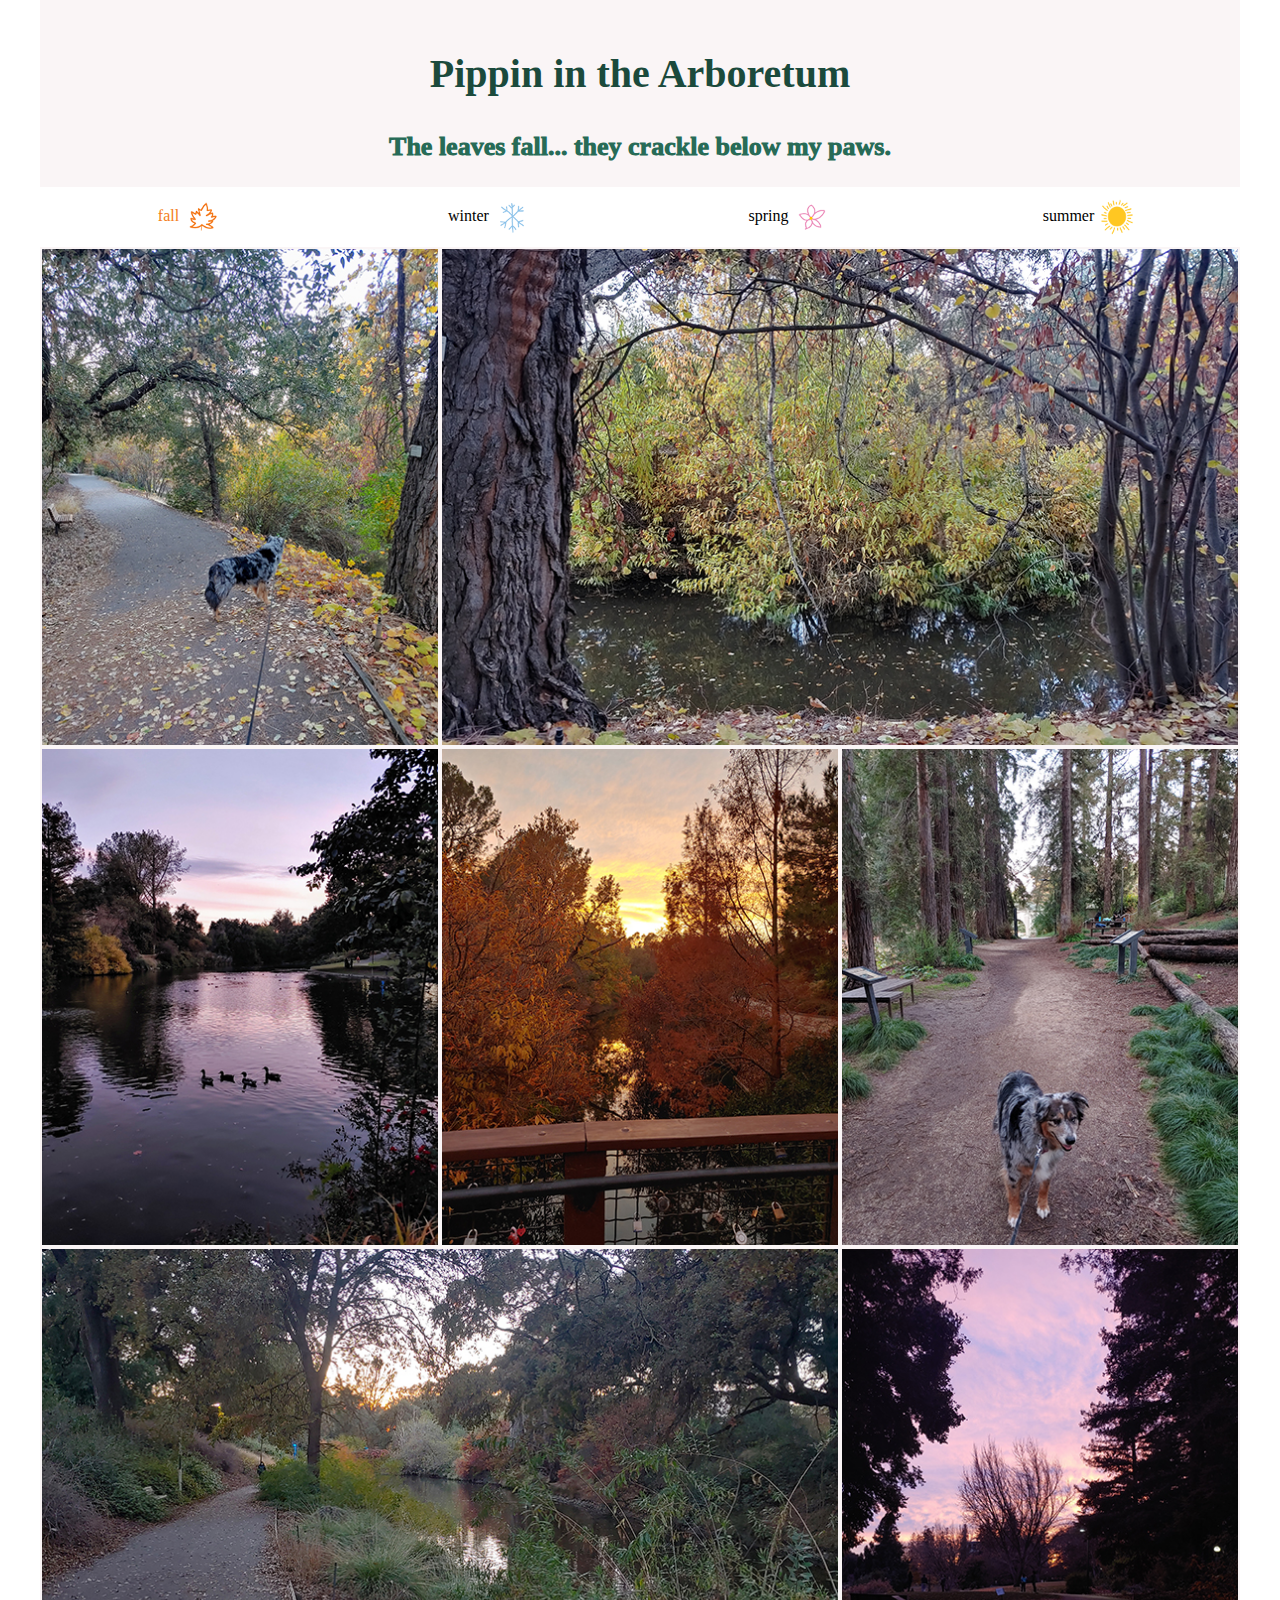
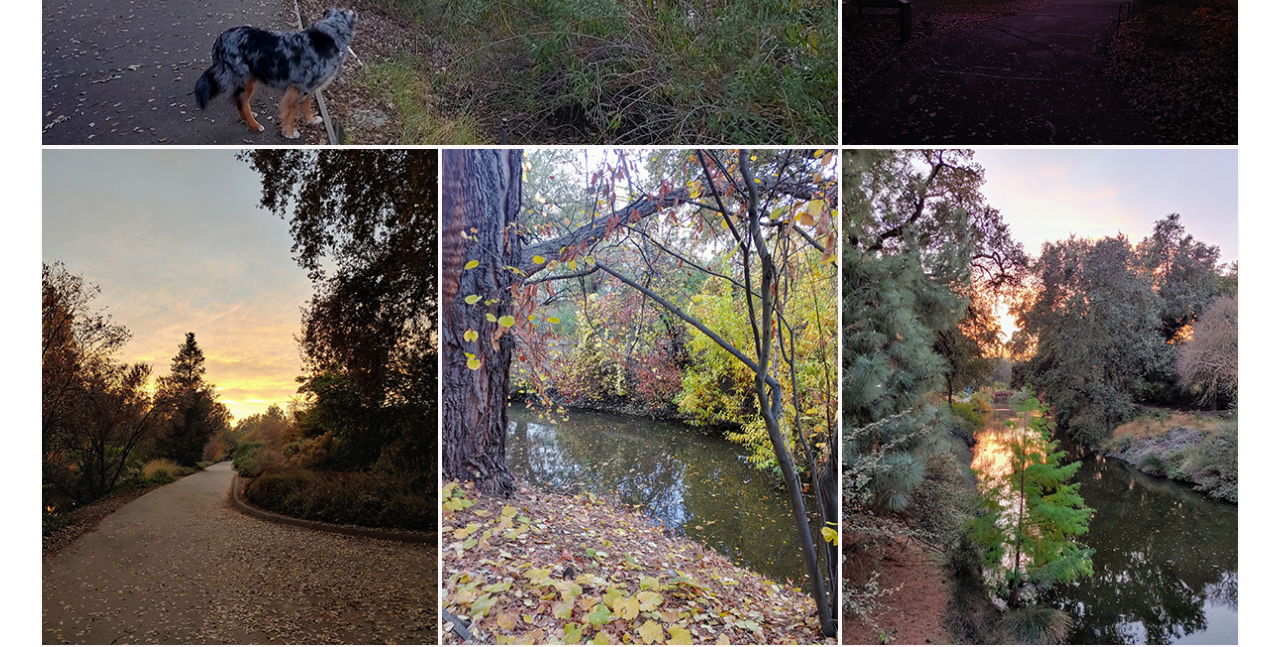
==== arboretum/fall/index.html @ 58513daa "arboretum" ====
<html>

<head>
	<link rel='icon' type='image/x-icon' href='../images/favicon.ico'>
	<link rel="stylesheet" href="../styles.css" type="text/css">
	<title>Pippin in the Arboretum - Fall</title>
</head>

<body>
	<div class="container">
		<a href="../index.html">
			<h1>Pippin in the Arboretum</h1>
			<h2>The leaves fall... they crackle below my paws.</h2>
		</a>

		<nav class="seasons">
			<div class="season fall active">
				<a href="../fall/index.html">
					fall<img src="../images/leaf.png">
				</a>
			</div>
			<div class="season">
				<a href="../winter/index.html">
					winter<img src="../images/snowflake.png">
				</a>
			</div>
			<div class="season">
				<a href="../spring/index.html">
					spring<img src="../images/flower.png">
				</a>
			</div>
			<div class="season">
				<a href="../summer/index.html">
					summer<img src="../images/sun.png">
				</a>
			</div>
		</nav>

		<section class="photo-grid" id="photo-grid-fall">
			<div id="p1">
					<img src="images/p1.jpg">
			</div>
			<div id="p2">
					<img src="images/p2.jpg">
			</div>
			<div id="p3">
					<img src="images/p3.jpg">
			</div>
			<div id="p4">
					<img src="images/p4.jpg">
			</div>
			<div id="p5">
					<img src="images/p5.jpg">
			</div>
			<div id="p6">
					<img src="images/p6.jpg">
			</div>
			<div id="p7">
					<img src="images/p7.jpg">
			</div>
			<div id="p8">
					<img src="images/p8.jpg">
			</div>
			<div id="p9">
					<img src="images/p9.jpg">
			</div>
			<div id="p10">
					<img src="images/p10.jpg">
			</div>
		</section>
	</div>
</body>

</html>
---- arboretum/styles.css ----
@font-face {
  font-family: oct_twi;
  src: url('oct_twi.ttf');
}

@font-face {
  font-family: cav_dreams;
  src: url('cav_dreams.ttf');
}

body {
  margin: 0;
  /* display: flex; */
  /* align-items: center;
  justify-content: center; */
  font-family: Verdana, sans-serif;
  font-size: 16px;
  background-color: white;
}

article {
  font-weight: lighter;
}

.container {
  max-width: 1200;
  min-height: 100%;
  margin-left: auto;
  margin-right: auto;
  text-align: center;
  margin-top: 0;
  margin-bottom: 0;
  padding: 0;
  color: black;
  background-color:  #faf5f6;
}

.seasons {
   display: flex;
   flex: 100%;
   margin: auto;
   align-items: center;
   justify-content: center;
   background-color:  white;
   padding-bottom: 10px;
   padding-top: 10px;
   margin-right: 0px;
   margin-left: 0px;
}

.season {
  flex: 25%;
  max-height: 80px;
  display: inline-block;
  border-radius: 5px;
  margin-right: 10px;
  margin-left: 10px;
}

article {
  display: inline;
}

h1 {
  margin-bottom: 15px;
  padding-top: 50px;
  font-size: 40px;
  margin-top: 0px;
  font-family: oct_twi;
  color: #1b4a3c;
}

h2 {
  margin-top: 35px;
  margin-bottom: 25px;
  font-size: 26px;
  color: #276b57;
  font-family: cav_dreams;
  font-weight: 1000;
}

.season:hover img {
  transform: scale(1.5);
}

.season:hover {
  font-weight: bolder;
}

.season img {
  max-width: 40px;
  vertical-align: middle;
  margin-left: 3px;
}

.intro-img-box {
  display: flex;
  flex-wrap: wrap;
}

.intro-img-box div {
  width: calc(50% - 4px);
  margin: 2px;
}

.intro-img-box div img {
  width: 100%;
  height: 100%;
  object-fit: cover;
}

::-webkit-scrollbar {
  width: 0px;
  background: transparent;
}

#story {
  display: flex;
  align-items: center;
  justify-content: center;
}

.columns {
  flex: 0 auto;
  width: 95%;
  text-align: left;
  column-count: 2;
  padding-bottom: 40px;
}

#subtitle {
  display: flex;
  align-items: center;
  justify-content: center;
}

#subtitle h2 {
  width: 95%;
}

a {
  text-decoration: none;
}

.season a {
  color: black;
  font-family: cav_dreams;
}

p {
  margin: 0;
}

/* small screens */
@media only screen
and (max-device-width: 600px){
  #story {
    flex-direction: column;
  }
  .columns {
    column-count: 1;
  }
  h1 {
    font-size: 50px;
    padding-top: 50px;
  }
  h2 {
    font-size: 50px;
    text-align: left;
  }
  .season a {
    font-size: 24px;
  }
}

/* subpages */
.photo-grid {
  display: grid;
}

.photo-grid img {
  height: 100%;
  width: 100%;
  object-fit: cover;
}

.active img {
  animation: rotation 3s linear infinite;
}

@keyframes rotation {
  from {
    transform: rotate(0deg);
  }
  to {
    transform: rotate(359deg);
  }
}

.fall a {
  color: #f47d20;
}

.spring a {
  color: #ec90bc;
}

.winter a {
  color: #90c4ea;
}

.summer a {
  color: #ffc722;
}

#intro-img {
  width: 100%;
  height: 400px;
  margin: auto;
}

#intro-img img {
  object-fit: cover;
  width: 100%;
  height: 400px;
}

/* fall specific */
#photo-grid-fall {
    display: grid;
    grid-template-columns: repeat(4,33.33%);
    grid-template-rows: repeat(4,500px);
}

#photo-grid-fall #p1 {
  grid-column: 1 / 1;
  grid-row: 1 / 2;
  margin: 2px;
}

#photo-grid-fall #p2 {
  grid-column: 2 / span 2;
  grid-row: 1 / 2;
  margin: 2px;
}

#photo-grid-fall #p3 {
  grid-column: 1 / 1;
  grid-row: 2 / 2;
  margin: 2px;
}

#photo-grid-fall #p4 {
  grid-column: 2 / 2;
  grid-row: 2 / 2;
  margin: 2px;
}

#photo-grid-fall #p5 {
  grid-column: 3 / 3;
  grid-row: 2 / 2;
  margin: 2px;
}

#photo-grid-fall #p6 {
  grid-column: 1 / span 2;
  grid-row: 3 / 3;
  margin: 2px;
}

#photo-grid-fall #p7 {
  grid-column: 3 / 3;
  grid-row: 3 / 3;
  margin: 2px;
}

#photo-grid-fall #p8 {
  grid-column: 1 / 1;
  grid-row: 4 / 4;
  margin: 2px;
}

#photo-grid-fall #p9 {
  grid-column: 2 / 2;
  grid-row: 4 / 4;
  margin: 2px;
}

#photo-grid-fall #p10 {
  grid-column: 3 / 3;
  grid-row: 4 / 4;
  margin: 2px;
}

/* winter specific */
#photo-grid-winter {
    display: grid;
    grid-template-columns: repeat(4,33.33%);
    grid-template-rows: repeat(4,500px);
}

#photo-grid-winter #p1 {
  grid-column: 1 / span 3;
  grid-row: 1 / 1;
  margin: 2px;
}

#photo-grid-winter #p2 {
  grid-column: 1 / 1;
  grid-row: 2 / 2;
  margin: 2px;
}

#photo-grid-winter #p3 {
  grid-column: 2 / span 2;
  grid-row: 2 / 2;
  margin: 2px;
}

#photo-grid-winter #p4 {
  grid-column: 1 / 1;
  grid-row: 3 / 3;
  margin: 2px;
}

#photo-grid-winter #p5 {
  grid-column: 2 / 2;
  grid-row: 3 / 3;
  margin: 2px;
}

#photo-grid-winter #p6 {
  grid-column: 3 / 3;
  grid-row: 3 / 3;
  margin: 2px;
}

#photo-grid-winter #p7 {
  grid-column: 1 / span 2;
  grid-row: 4 / 4;
  margin: 2px;
}

#photo-grid-winter #p8 {
  grid-column: 3 / 3;
  grid-row: 4 / 4;
  margin: 2px;
}

/* spring specific */
#photo-grid-spring {
    display: grid;
    grid-template-columns: repeat(2,33.33%);
    grid-template-rows: repeat(2,500px);
}

#photo-grid-spring #p1 {
  grid-column: 1 / 1;
  grid-row: 1 / 1;
  margin: 2px;
}

#photo-grid-spring #p2 {
  grid-column: 2 / 2;
  grid-row: 1 / 1;
  margin: 2px;
}

#photo-grid-spring #p3 {
  grid-column: 3 / 3;
  grid-row: 1 / 1;
  margin: 2px;
}

#photo-grid-spring #p4 {
  grid-column: 1 / 1;
  grid-row: 2 / 2;
  margin: 2px;
}

#photo-grid-spring #p5 {
  grid-column: 2 / span 2;
  grid-row: 2 / 2;
  margin: 2px;
}

/* summer specific */
#photo-grid-summer {
    display: grid;
    grid-template-columns: repeat(3,33.33%);
    grid-template-rows: repeat(3,500px);
}

#photo-grid-summer #p1 {
  grid-column: 1 / span 3;
  grid-row: 1 / 1;
  margin: 2px;
}

#photo-grid-summer #p2 {
  grid-column: 1 / 1;
  grid-row: 2 / 2;
  margin: 2px;
}

#photo-grid-summer #p3 {
  grid-column: 2 / span 2;
  grid-row: 2 / 2;
  margin: 2px;
}

#photo-grid-summer #p4 {
  grid-column: 1 / span 2;
  grid-row: 3 / 3;
  margin: 2px;
}

#photo-grid-summer #p5 {
  grid-column: 3 / 3;
  grid-row: 3 / 3;
  margin: 2px;
}
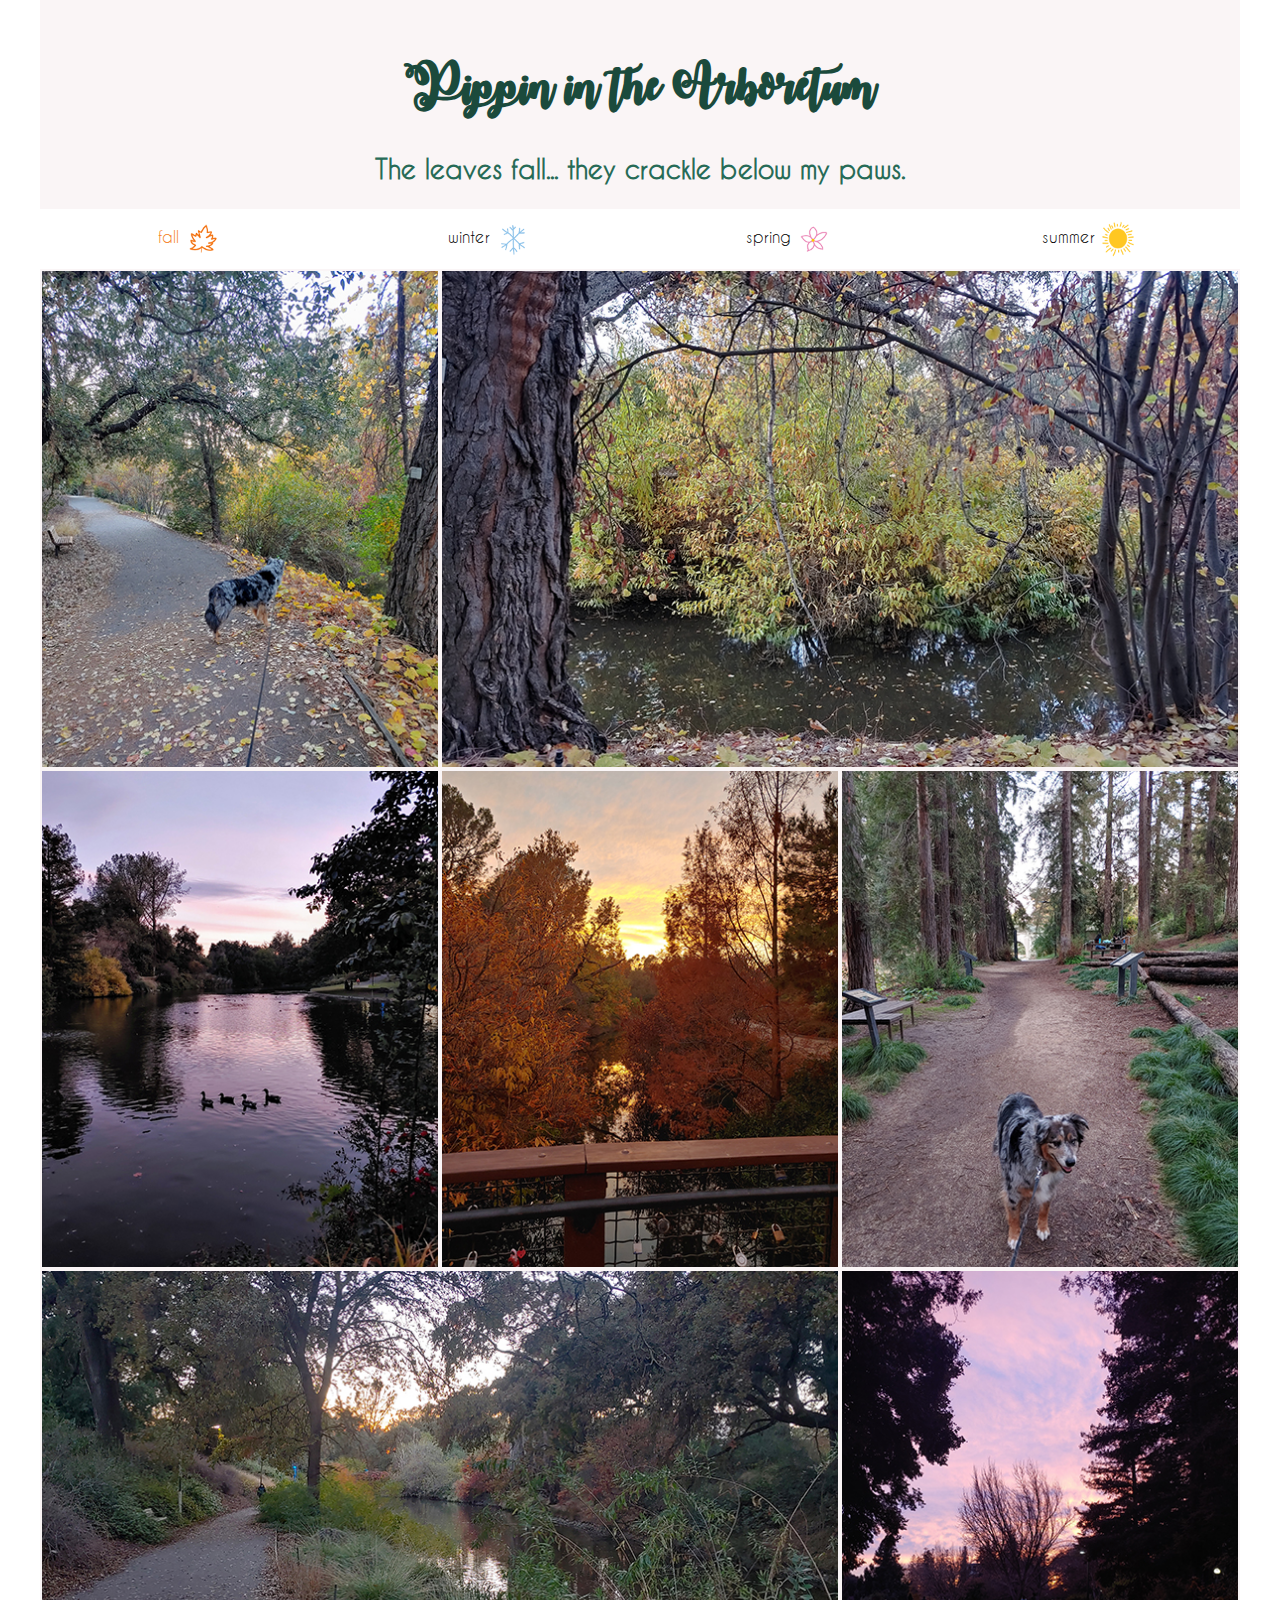
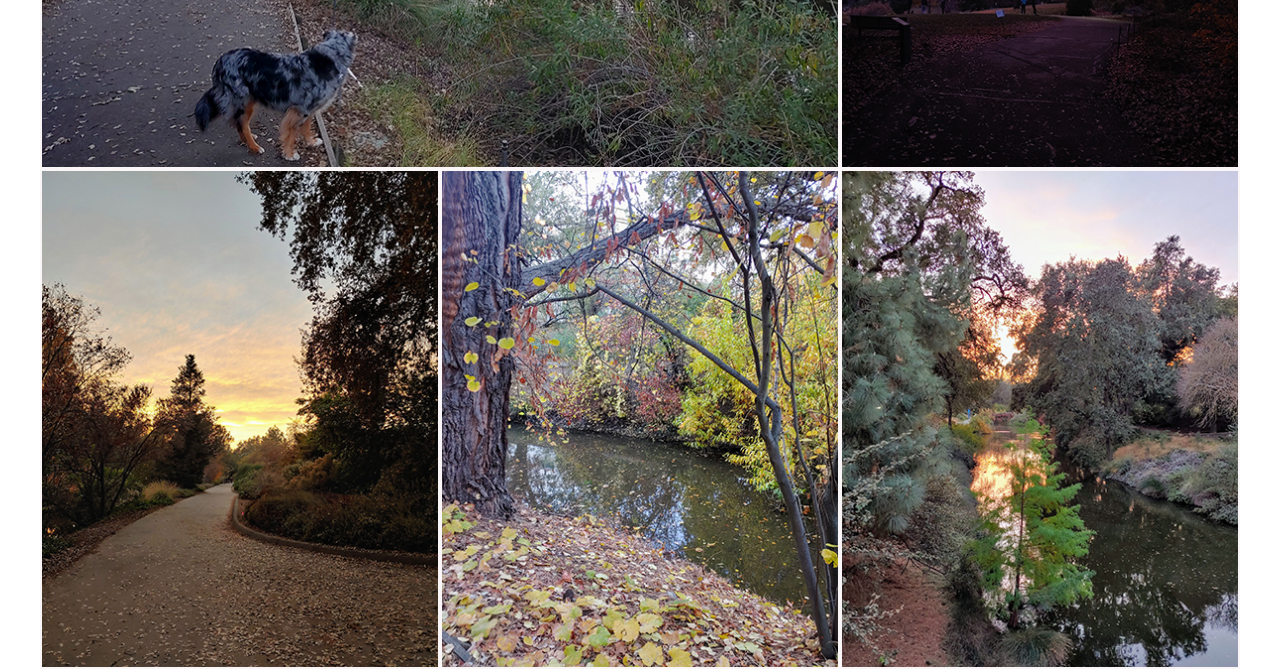
==== commit 6bbbcd7d: "no a on h2" ====
--- a/arboretum/fall/index.html
+++ b/arboretum/fall/index.html
@@ -10,8 +10,8 @@
 	<div class="container">
 		<a href="../index.html">
 			<h1>Pippin in the Arboretum</h1>
-			<h2>The leaves fall... they crackle below my paws.</h2>
 		</a>
+		<h2>The leaves fall... they crackle below my paws.</h2>
 
 		<nav class="seasons">
 			<div class="season fall active">
@@ -38,34 +38,34 @@
 
 		<section class="photo-grid" id="photo-grid-fall">
 			<div id="p1">
-					<img src="images/p1.jpg">
+				<img src="images/p1.jpg">
 			</div>
 			<div id="p2">
-					<img src="images/p2.jpg">
+				<img src="images/p2.jpg">
 			</div>
 			<div id="p3">
-					<img src="images/p3.jpg">
+				<img src="images/p3.jpg">
 			</div>
 			<div id="p4">
-					<img src="images/p4.jpg">
+				<img src="images/p4.jpg">
 			</div>
 			<div id="p5">
-					<img src="images/p5.jpg">
+				<img src="images/p5.jpg">
 			</div>
 			<div id="p6">
-					<img src="images/p6.jpg">
+				<img src="images/p6.jpg">
 			</div>
 			<div id="p7">
-					<img src="images/p7.jpg">
+				<img src="images/p7.jpg">
 			</div>
 			<div id="p8">
-					<img src="images/p8.jpg">
+				<img src="images/p8.jpg">
 			</div>
 			<div id="p9">
-					<img src="images/p9.jpg">
+				<img src="images/p9.jpg">
 			</div>
 			<div id="p10">
-					<img src="images/p10.jpg">
+				<img src="images/p10.jpg">
 			</div>
 		</section>
 	</div>
--- a/arboretum/styles.css
+++ b/arboretum/styles.css
@@ -32,20 +32,20 @@
   margin-bottom: 0;
   padding: 0;
   color: black;
-  background-color:  #faf5f6;
+  background-color: #faf5f6;
 }
 
 .seasons {
-   display: flex;
-   flex: 100%;
-   margin: auto;
-   align-items: center;
-   justify-content: center;
-   background-color:  white;
-   padding-bottom: 10px;
-   padding-top: 10px;
-   margin-right: 0px;
-   margin-left: 0px;
+  display: flex;
+  flex: 100%;
+  margin: auto;
+  align-items: center;
+  justify-content: center;
+  background-color: white;
+  padding-bottom: 10px;
+  padding-top: 10px;
+  margin-right: 0px;
+  margin-left: 0px;
 }
 
 .season {
@@ -152,22 +152,25 @@
 }
 
 /* small screens */
-@media only screen
-and (max-device-width: 600px){
+@media only screen and (max-device-width: 600px) {
   #story {
     flex-direction: column;
   }
+
   .columns {
     column-count: 1;
   }
+
   h1 {
     font-size: 50px;
     padding-top: 50px;
   }
+
   h2 {
     font-size: 50px;
     text-align: left;
   }
+
   .season a {
     font-size: 24px;
   }
@@ -192,6 +195,7 @@
   from {
     transform: rotate(0deg);
   }
+
   to {
     transform: rotate(359deg);
   }
@@ -227,9 +231,9 @@
 
 /* fall specific */
 #photo-grid-fall {
-    display: grid;
-    grid-template-columns: repeat(4,33.33%);
-    grid-template-rows: repeat(4,500px);
+  display: grid;
+  grid-template-columns: repeat(4, 33.33%);
+  grid-template-rows: repeat(4, 500px);
 }
 
 #photo-grid-fall #p1 {
@@ -294,9 +298,9 @@
 
 /* winter specific */
 #photo-grid-winter {
-    display: grid;
-    grid-template-columns: repeat(4,33.33%);
-    grid-template-rows: repeat(4,500px);
+  display: grid;
+  grid-template-columns: repeat(4, 33.33%);
+  grid-template-rows: repeat(4, 500px);
 }
 
 #photo-grid-winter #p1 {
@@ -349,9 +353,9 @@
 
 /* spring specific */
 #photo-grid-spring {
-    display: grid;
-    grid-template-columns: repeat(2,33.33%);
-    grid-template-rows: repeat(2,500px);
+  display: grid;
+  grid-template-columns: repeat(2, 33.33%);
+  grid-template-rows: repeat(2, 500px);
 }
 
 #photo-grid-spring #p1 {
@@ -386,9 +390,9 @@
 
 /* summer specific */
 #photo-grid-summer {
-    display: grid;
-    grid-template-columns: repeat(3,33.33%);
-    grid-template-rows: repeat(3,500px);
+  display: grid;
+  grid-template-columns: repeat(3, 33.33%);
+  grid-template-rows: repeat(3, 500px);
 }
 
 #photo-grid-summer #p1 {
